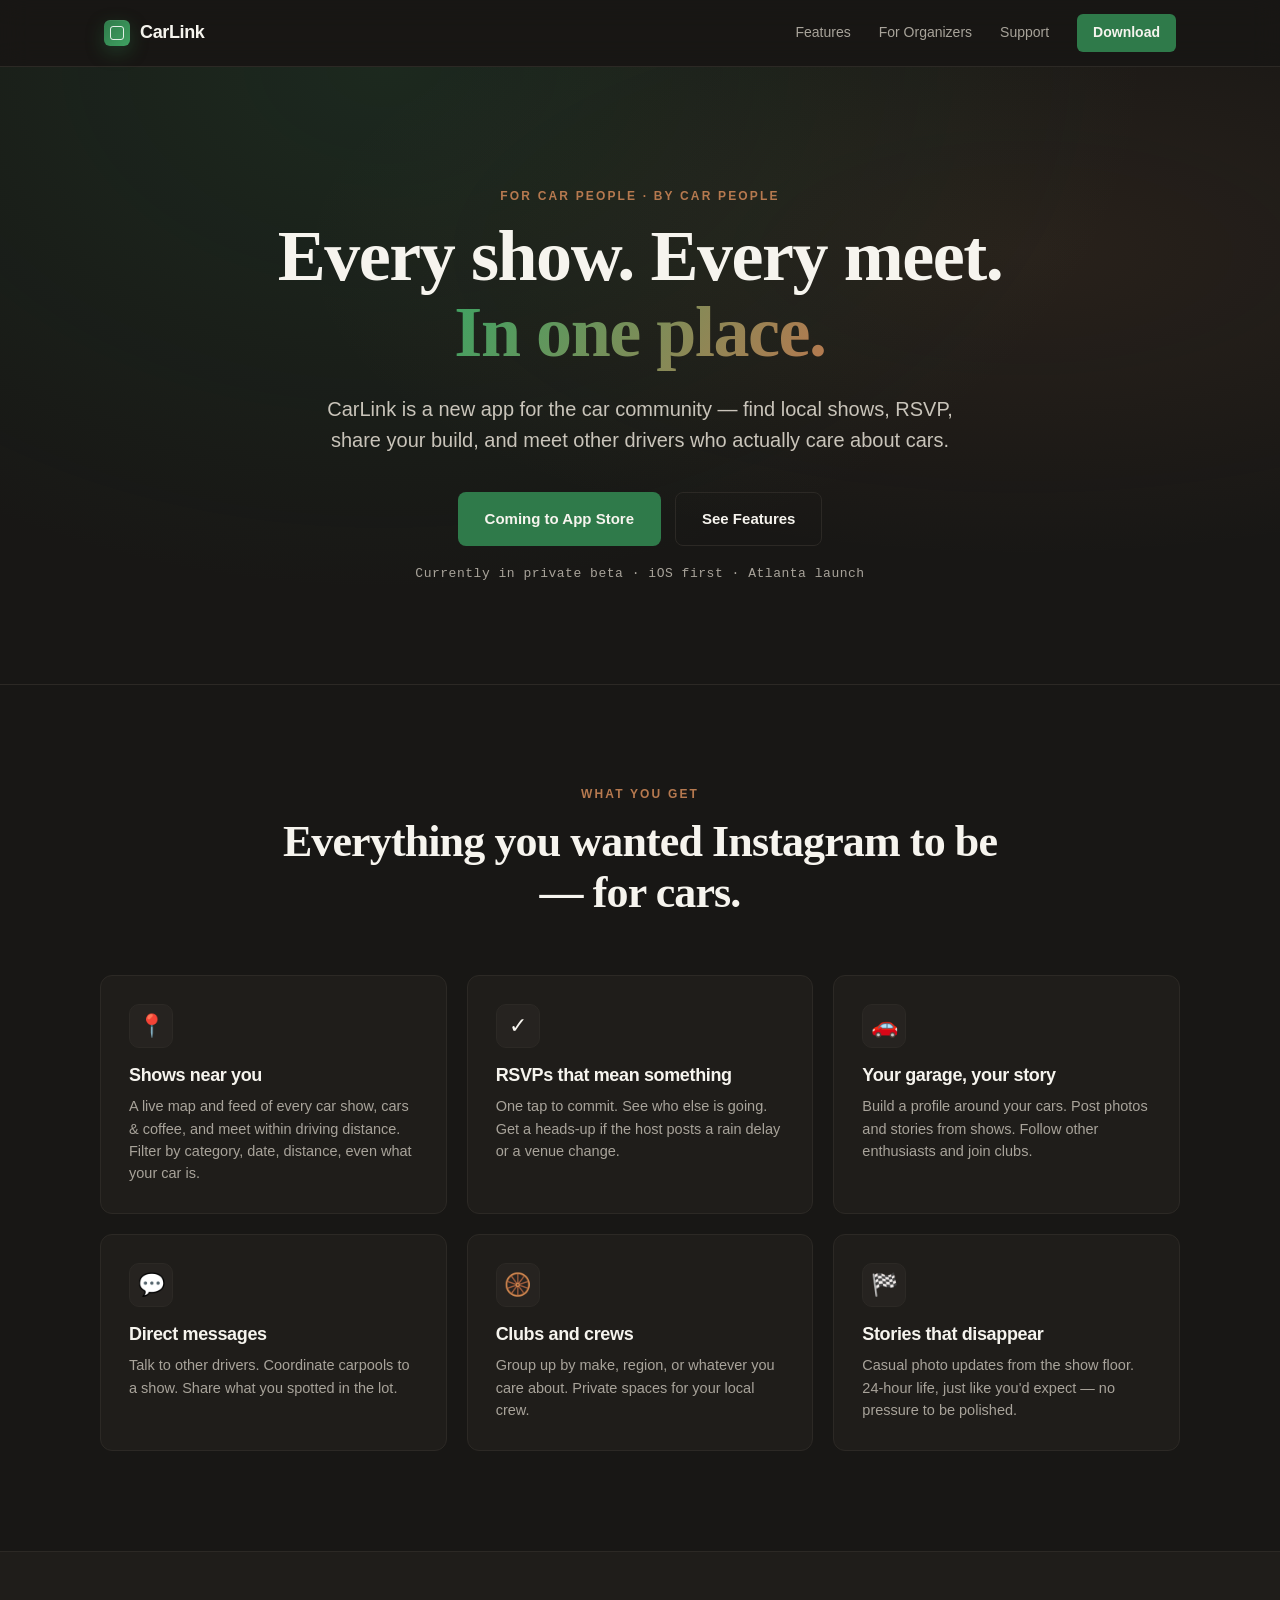
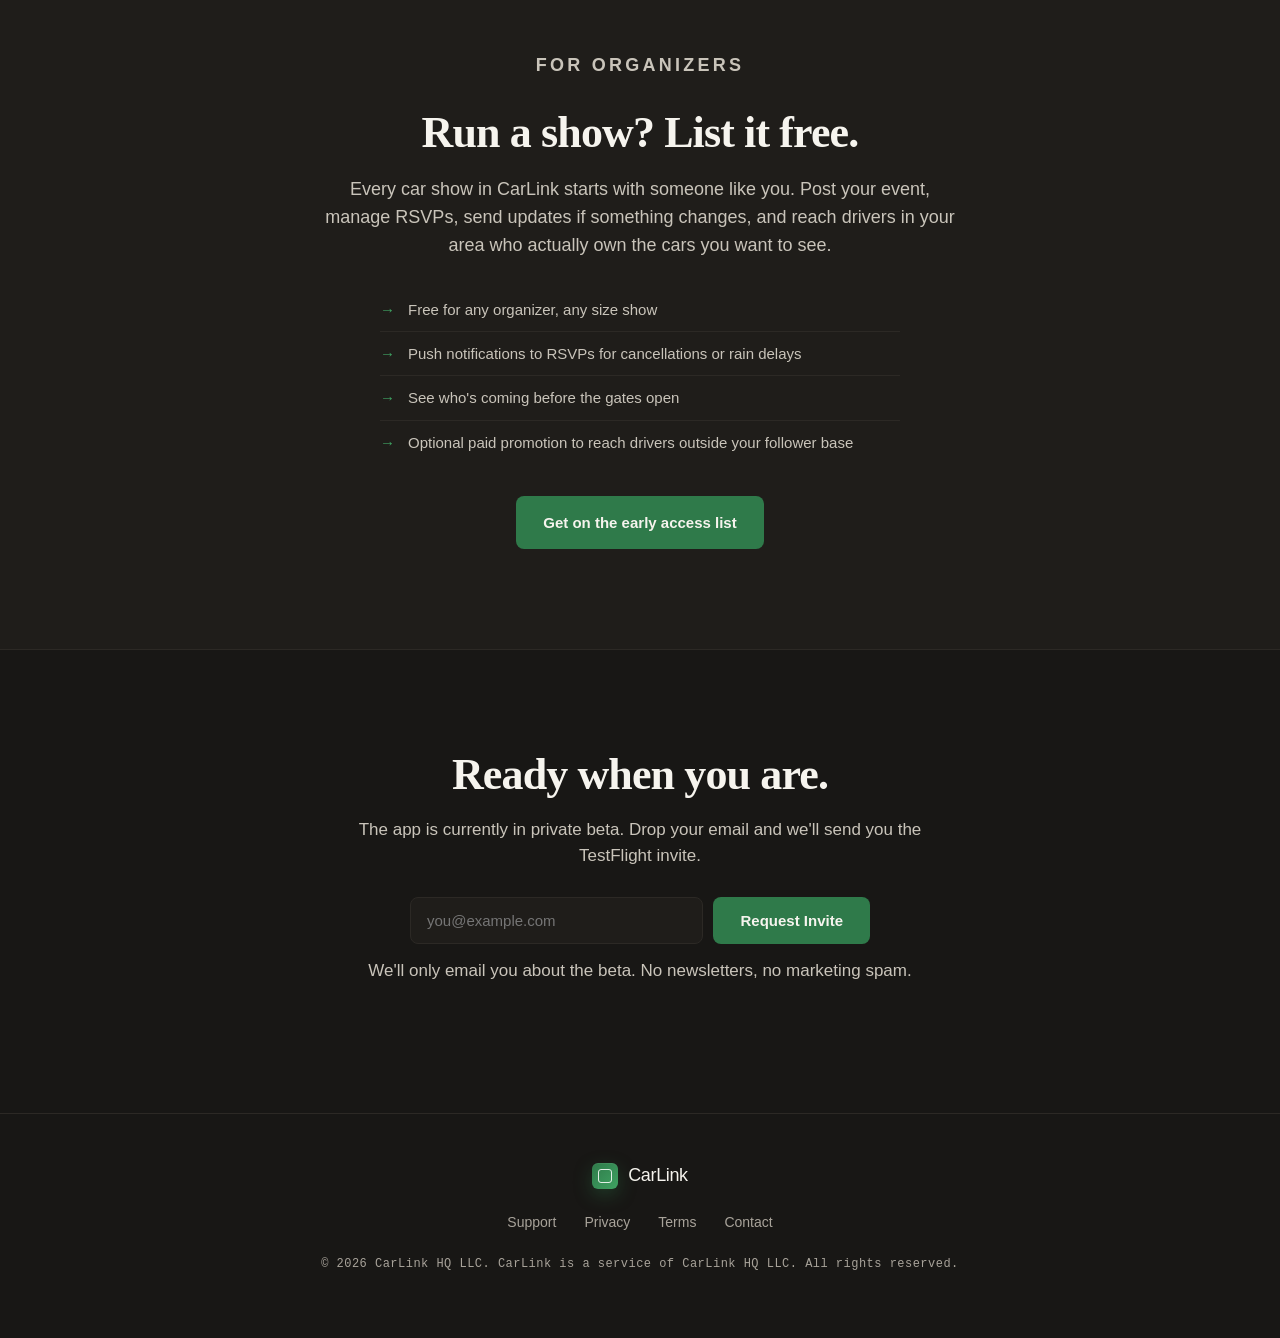
==== index.html @ eae6bf08 "Add files via upload" ====
<!DOCTYPE html>
<html lang="en">
<head>
<meta charset="UTF-8">
<meta name="viewport" content="width=device-width,initial-scale=1">
<title>CarLink — Find Car Shows Near You</title>
<meta name="description" content="The app for car enthusiasts. Discover shows, RSVP to local meets, connect with other drivers, and follow your favorite organizers — all in one place.">
<meta property="og:title" content="CarLink — Find Car Shows Near You">
<meta property="og:description" content="Discover car shows, RSVP to local meets, and connect with the car community.">
<meta property="og:type" content="website">
<meta property="og:url" content="https://carlinkhq.com">
<link rel="icon" type="image/png" href="/favicon.png">
<link rel="apple-touch-icon" href="/apple-touch-icon.png">
<link rel="stylesheet" href="/styles.css">
</head>
<body>

<header class="nav">
    <div class="nav-inner">
        <a href="/" class="brand">
            <span class="brand-mark"></span>
            <span class="brand-word">CarLink</span>
        </a>
        <nav class="nav-links">
            <a href="#features">Features</a>
            <a href="#organizers">For Organizers</a>
            <a href="/support.html">Support</a>
            <a href="#download" class="nav-cta">Download</a>
        </nav>
    </div>
</header>

<main>

    <section class="hero">
        <div class="hero-inner">
            <p class="eyebrow">For Car People · By Car People</p>
            <h1>Every show. Every meet.<br><span class="hero-accent">In one place.</span></h1>
            <p class="hero-sub">CarLink is a new app for the car community — find local shows, RSVP, share your build, and meet other drivers who actually care about cars.</p>
            <div class="hero-cta-row" id="download">
                <a class="btn btn-primary" href="#" aria-disabled="true">Coming to App Store</a>
                <a class="btn btn-ghost" href="#features">See Features</a>
            </div>
            <p class="hero-meta">Currently in private beta · iOS first · Atlanta launch</p>
        </div>
    </section>

    <section id="features" class="features">
        <div class="section-head">
            <p class="eyebrow">What You Get</p>
            <h2>Everything you wanted Instagram to be — for cars.</h2>
        </div>

        <div class="feature-grid">
            <article class="feature">
                <div class="feature-icon">📍</div>
                <h3>Shows near you</h3>
                <p>A live map and feed of every car show, cars &amp; coffee, and meet within driving distance. Filter by category, date, distance, even what your car is.</p>
            </article>

            <article class="feature">
                <div class="feature-icon">✓</div>
                <h3>RSVPs that mean something</h3>
                <p>One tap to commit. See who else is going. Get a heads-up if the host posts a rain delay or a venue change.</p>
            </article>

            <article class="feature">
                <div class="feature-icon">🚗</div>
                <h3>Your garage, your story</h3>
                <p>Build a profile around your cars. Post photos and stories from shows. Follow other enthusiasts and join clubs.</p>
            </article>

            <article class="feature">
                <div class="feature-icon">💬</div>
                <h3>Direct messages</h3>
                <p>Talk to other drivers. Coordinate carpools to a show. Share what you spotted in the lot.</p>
            </article>

            <article class="feature">
                <div class="feature-icon">🛞</div>
                <h3>Clubs and crews</h3>
                <p>Group up by make, region, or whatever you care about. Private spaces for your local crew.</p>
            </article>

            <article class="feature">
                <div class="feature-icon">🏁</div>
                <h3>Stories that disappear</h3>
                <p>Casual photo updates from the show floor. 24-hour life, just like you'd expect — no pressure to be polished.</p>
            </article>
        </div>
    </section>

    <section id="organizers" class="organizers">
        <div class="organizers-inner">
            <div class="organizers-copy">
                <p class="eyebrow">For Organizers</p>
                <h2>Run a show? List it free.</h2>
                <p>Every car show in CarLink starts with someone like you. Post your event, manage RSVPs, send updates if something changes, and reach drivers in your area who actually own the cars you want to see.</p>
                <ul class="organizers-list">
                    <li>Free for any organizer, any size show</li>
                    <li>Push notifications to RSVPs for cancellations or rain delays</li>
                    <li>See who's coming before the gates open</li>
                    <li>Optional paid promotion to reach drivers outside your follower base</li>
                </ul>
                <a class="btn btn-primary" href="mailto:austin@carlinkhq.com?subject=Organizer%20Inquiry">Get on the early access list</a>
            </div>
        </div>
    </section>

    <section class="cta">
        <div class="cta-inner">
            <h2>Ready when you are.</h2>
            <p>The app is currently in private beta. Drop your email and we'll send you the TestFlight invite.</p>
            <form class="signup-form" action="mailto:austin@carlinkhq.com" method="post" enctype="text/plain">
                <input type="email" name="email" placeholder="you@example.com" required aria-label="Your email">
                <button type="submit" class="btn btn-primary">Request Invite</button>
            </form>
            <p class="cta-fineprint">We'll only email you about the beta. No newsletters, no marketing spam.</p>
        </div>
    </section>

</main>

<footer class="footer">
    <div class="footer-inner">
        <div class="footer-brand">
            <span class="brand-mark"></span>
            <span class="brand-word">CarLink</span>
        </div>
        <nav class="footer-links">
            <a href="/support.html">Support</a>
            <a href="/privacy.html">Privacy</a>
            <a href="/terms.html">Terms</a>
            <a href="mailto:austin@carlinkhq.com">Contact</a>
        </nav>
        <p class="footer-copy">&copy; 2026 CarLink HQ LLC. CarLink is a service of CarLink HQ LLC. All rights reserved.</p>
    </div>
</footer>

</body>
</html>
---- styles.css ----
/* ====================================================================
   CarLink marketing site — original editorial styling.

   Design system:
     bg          #181715  near-black, warm-tinted
     surface     #1F1D1A  raised surface
     line        #2C2925  hairline borders
     ink         #F6F4EE  near-white headline
     ink-mute    #A8A39A  body copy
     accent      #2F7A4A  racing green
     gold        #B6794F  cognac, used sparingly
   ==================================================================== */

* { box-sizing: border-box; margin: 0; padding: 0; }

:root {
    --bg:        #181715;
    --surface:   #1F1D1A;
    --surface-2: #262320;
    --line:      #2C2925;
    --ink:       #F6F4EE;
    --ink-mute:  #A8A39A;
    --ink-soft:  #C9C4BA;
    --accent:    #2F7A4A;
    --accent-2:  #3FA262;
    --gold:      #B6794F;
}

html {
    background: var(--bg);
    color: var(--ink);
    font-family: -apple-system, BlinkMacSystemFont, "Inter", "Segoe UI", Roboto, sans-serif;
    -webkit-font-smoothing: antialiased;
    text-rendering: optimizeLegibility;
}

body {
    line-height: 1.55;
    overflow-x: hidden;
}

a {
    color: inherit;
    text-decoration: none;
}

/* ---------- Brand mark + nav ---------- */

.brand {
    display: inline-flex;
    align-items: center;
    gap: 10px;
    font-weight: 700;
    letter-spacing: -0.01em;
}
.brand-mark {
    width: 26px;
    height: 26px;
    border-radius: 6px;
    background: linear-gradient(135deg, var(--accent) 0%, var(--accent-2) 100%);
    box-shadow: 0 1px 0 rgba(255,255,255,0.06) inset, 0 6px 18px rgba(47,122,74,0.35);
    position: relative;
}
.brand-mark::after {
    content: "";
    position: absolute;
    inset: 6px;
    border-radius: 3px;
    border: 1.5px solid rgba(255,255,255,0.85);
}
.brand-word {
    font-size: 18px;
    letter-spacing: -0.02em;
}

.nav {
    position: sticky;
    top: 0;
    background: rgba(24, 23, 21, 0.75);
    backdrop-filter: saturate(140%) blur(14px);
    -webkit-backdrop-filter: saturate(140%) blur(14px);
    border-bottom: 1px solid var(--line);
    z-index: 50;
}
.nav-inner {
    max-width: 1120px;
    margin: 0 auto;
    padding: 14px 24px;
    display: flex;
    align-items: center;
    justify-content: space-between;
}
.nav-links {
    display: flex;
    align-items: center;
    gap: 28px;
    font-size: 14px;
    color: var(--ink-mute);
}
.nav-links a:hover { color: var(--ink); transition: color 0.15s; }
.nav-cta {
    color: var(--ink) !important;
    background: var(--accent);
    padding: 8px 16px;
    border-radius: 6px;
    font-weight: 600;
}
.nav-cta:hover { background: var(--accent-2); }

@media (max-width: 720px) {
    .nav-links a:not(.nav-cta) { display: none; }
}

/* ---------- Section primitives ---------- */

.eyebrow {
    text-transform: uppercase;
    letter-spacing: 0.18em;
    font-size: 12px;
    color: var(--gold);
    font-weight: 600;
    margin-bottom: 14px;
}

h1, h2, h3 {
    font-family: "Playfair Display", Georgia, "Times New Roman", serif;
    font-weight: 700;
    letter-spacing: -0.02em;
    color: var(--ink);
}

h1 { font-size: clamp(40px, 6vw, 72px); line-height: 1.05; }
h2 { font-size: clamp(28px, 3.6vw, 44px); line-height: 1.15; }
h3 { font-size: 18px; line-height: 1.3; font-family: -apple-system, BlinkMacSystemFont, sans-serif; font-weight: 600; }

.section-head {
    max-width: 720px;
    margin: 0 auto 56px;
    text-align: center;
}

/* ---------- Hero ---------- */

.hero {
    padding: 120px 24px 100px;
    background:
        radial-gradient(ellipse at 30% 0%, rgba(47,122,74,0.18) 0%, transparent 60%),
        radial-gradient(ellipse at 80% 30%, rgba(182,121,79,0.10) 0%, transparent 50%),
        var(--bg);
    border-bottom: 1px solid var(--line);
}
.hero-inner {
    max-width: 920px;
    margin: 0 auto;
    text-align: center;
}
.hero-accent {
    background: linear-gradient(120deg, var(--accent-2) 0%, var(--gold) 100%);
    -webkit-background-clip: text;
    background-clip: text;
    color: transparent;
}
.hero-sub {
    font-size: clamp(16px, 1.7vw, 20px);
    color: var(--ink-soft);
    max-width: 640px;
    margin: 24px auto 36px;
}
.hero-cta-row {
    display: flex;
    gap: 14px;
    justify-content: center;
    flex-wrap: wrap;
    margin-bottom: 18px;
}
.hero-meta {
    color: var(--ink-mute);
    font-size: 13px;
    font-family: ui-monospace, "SF Mono", Menlo, monospace;
    letter-spacing: 0.04em;
}

/* ---------- Buttons ---------- */

.btn {
    display: inline-flex;
    align-items: center;
    justify-content: center;
    padding: 14px 26px;
    border-radius: 8px;
    font-weight: 600;
    font-size: 15px;
    transition: transform 0.12s ease, background 0.15s ease, border-color 0.15s ease;
    border: 1px solid transparent;
    cursor: pointer;
}
.btn:active { transform: scale(0.97); }
.btn-primary {
    background: var(--accent);
    color: var(--ink);
}
.btn-primary:hover { background: var(--accent-2); }
.btn-ghost {
    background: transparent;
    color: var(--ink);
    border-color: var(--line);
}
.btn-ghost:hover { border-color: var(--ink-mute); }

/* ---------- Features ---------- */

.features {
    padding: 100px 24px;
    border-bottom: 1px solid var(--line);
}
.feature-grid {
    max-width: 1080px;
    margin: 0 auto;
    display: grid;
    grid-template-columns: repeat(3, 1fr);
    gap: 20px;
}
@media (max-width: 880px) { .feature-grid { grid-template-columns: repeat(2, 1fr); } }
@media (max-width: 560px) { .feature-grid { grid-template-columns: 1fr; } }

.feature {
    padding: 28px;
    background: var(--surface);
    border: 1px solid var(--line);
    border-radius: 12px;
    transition: border-color 0.18s, transform 0.18s;
}
.feature:hover {
    border-color: var(--accent);
    transform: translateY(-2px);
}
.feature-icon {
    width: 44px;
    height: 44px;
    display: flex;
    align-items: center;
    justify-content: center;
    background: var(--surface-2);
    border-radius: 10px;
    font-size: 22px;
    margin-bottom: 16px;
    border: 1px solid var(--line);
}
.feature h3 { margin-bottom: 8px; color: var(--ink); }
.feature p { color: var(--ink-mute); font-size: 14.5px; }

/* ---------- Organizers ---------- */

.organizers {
    padding: 100px 24px;
    background: var(--surface);
    border-bottom: 1px solid var(--line);
}
.organizers-inner {
    max-width: 920px;
    margin: 0 auto;
    text-align: center;
}
.organizers-copy h2 { margin-bottom: 18px; }
.organizers-copy > p {
    font-size: 18px;
    color: var(--ink-soft);
    max-width: 640px;
    margin: 0 auto 28px;
}
.organizers-list {
    list-style: none;
    max-width: 520px;
    margin: 0 auto 32px;
    text-align: left;
}
.organizers-list li {
    padding: 10px 0 10px 28px;
    color: var(--ink-soft);
    font-size: 15px;
    position: relative;
    border-bottom: 1px solid var(--line);
}
.organizers-list li:last-child { border-bottom: 0; }
.organizers-list li::before {
    content: "→";
    position: absolute;
    left: 0;
    top: 10px;
    color: var(--accent-2);
    font-weight: 700;
}

/* ---------- CTA / signup ---------- */

.cta {
    padding: 100px 24px;
    text-align: center;
}
.cta-inner { max-width: 580px; margin: 0 auto; }
.cta h2 { margin-bottom: 16px; }
.cta > .cta-inner > p {
    color: var(--ink-soft);
    font-size: 17px;
    margin-bottom: 28px;
}
.signup-form {
    display: flex;
    gap: 10px;
    max-width: 460px;
    margin: 0 auto 14px;
}
.signup-form input {
    flex: 1;
    padding: 14px 16px;
    background: var(--surface);
    color: var(--ink);
    border: 1px solid var(--line);
    border-radius: 8px;
    font-size: 15px;
    font-family: inherit;
}
.signup-form input:focus {
    outline: none;
    border-color: var(--accent);
}
@media (max-width: 480px) {
    .signup-form { flex-direction: column; }
}
.cta-fineprint {
    color: var(--ink-mute);
    font-size: 12px;
}

/* ---------- Footer ---------- */

.footer {
    padding: 48px 24px 64px;
    border-top: 1px solid var(--line);
    background: var(--bg);
}
.footer-inner {
    max-width: 1120px;
    margin: 0 auto;
    display: flex;
    flex-direction: column;
    align-items: center;
    gap: 22px;
}
.footer-brand { display: flex; align-items: center; gap: 10px; }
.footer-links {
    display: flex;
    gap: 28px;
    font-size: 14px;
    color: var(--ink-mute);
}
.footer-links a:hover { color: var(--ink); }
.footer-copy {
    color: var(--ink-mute);
    font-size: 12px;
    font-family: ui-monospace, "SF Mono", Menlo, monospace;
    letter-spacing: 0.04em;
    text-align: center;
}

/* ---------- Long-form pages (privacy, terms, support) ---------- */

.legal-page {
    max-width: 760px;
    margin: 0 auto;
    padding: 80px 24px 100px;
}
.legal-page h1 { font-size: clamp(32px, 4vw, 48px); margin-bottom: 14px; }
.legal-page .legal-meta {
    color: var(--ink-mute);
    font-family: ui-monospace, "SF Mono", Menlo, monospace;
    font-size: 13px;
    letter-spacing: 0.04em;
    margin-bottom: 36px;
    padding-bottom: 18px;
    border-bottom: 1px solid var(--line);
}
.legal-page h2 {
    font-size: 22px;
    margin: 36px 0 14px;
    font-family: -apple-system, BlinkMacSystemFont, sans-serif;
    font-weight: 700;
}
.legal-page h3 {
    font-size: 16px;
    margin: 24px 0 10px;
}
.legal-page p, .legal-page li {
    color: var(--ink-soft);
    font-size: 15.5px;
    line-height: 1.7;
    margin-bottom: 14px;
}
.legal-page ul, .legal-page ol {
    margin: 0 0 18px 22px;
}
.legal-page a { color: var(--accent-2); text-decoration: underline; text-underline-offset: 3px; }
.legal-page a:hover { color: var(--gold); }
.legal-page #legal-body p { margin-bottom: 14px; }
.legal-page .legal-loader {
    color: var(--ink-mute);
    font-style: italic;
}
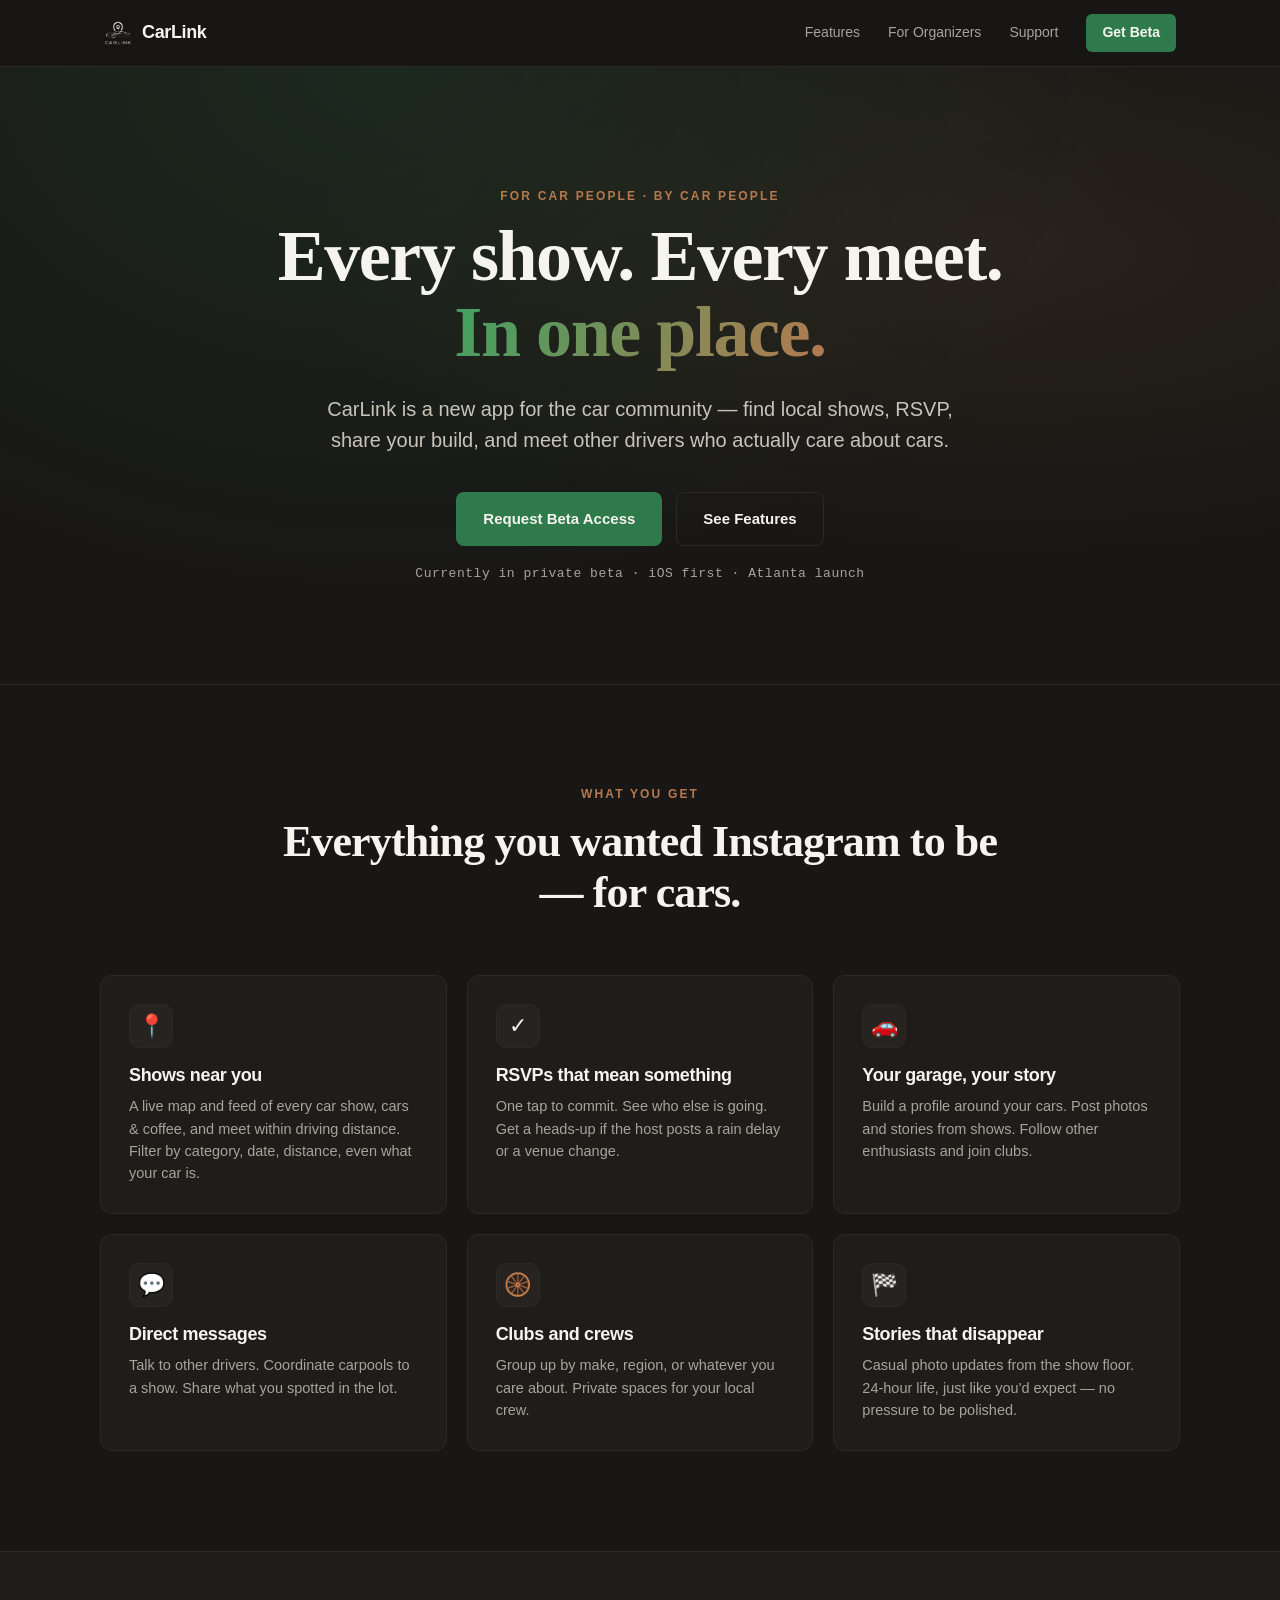
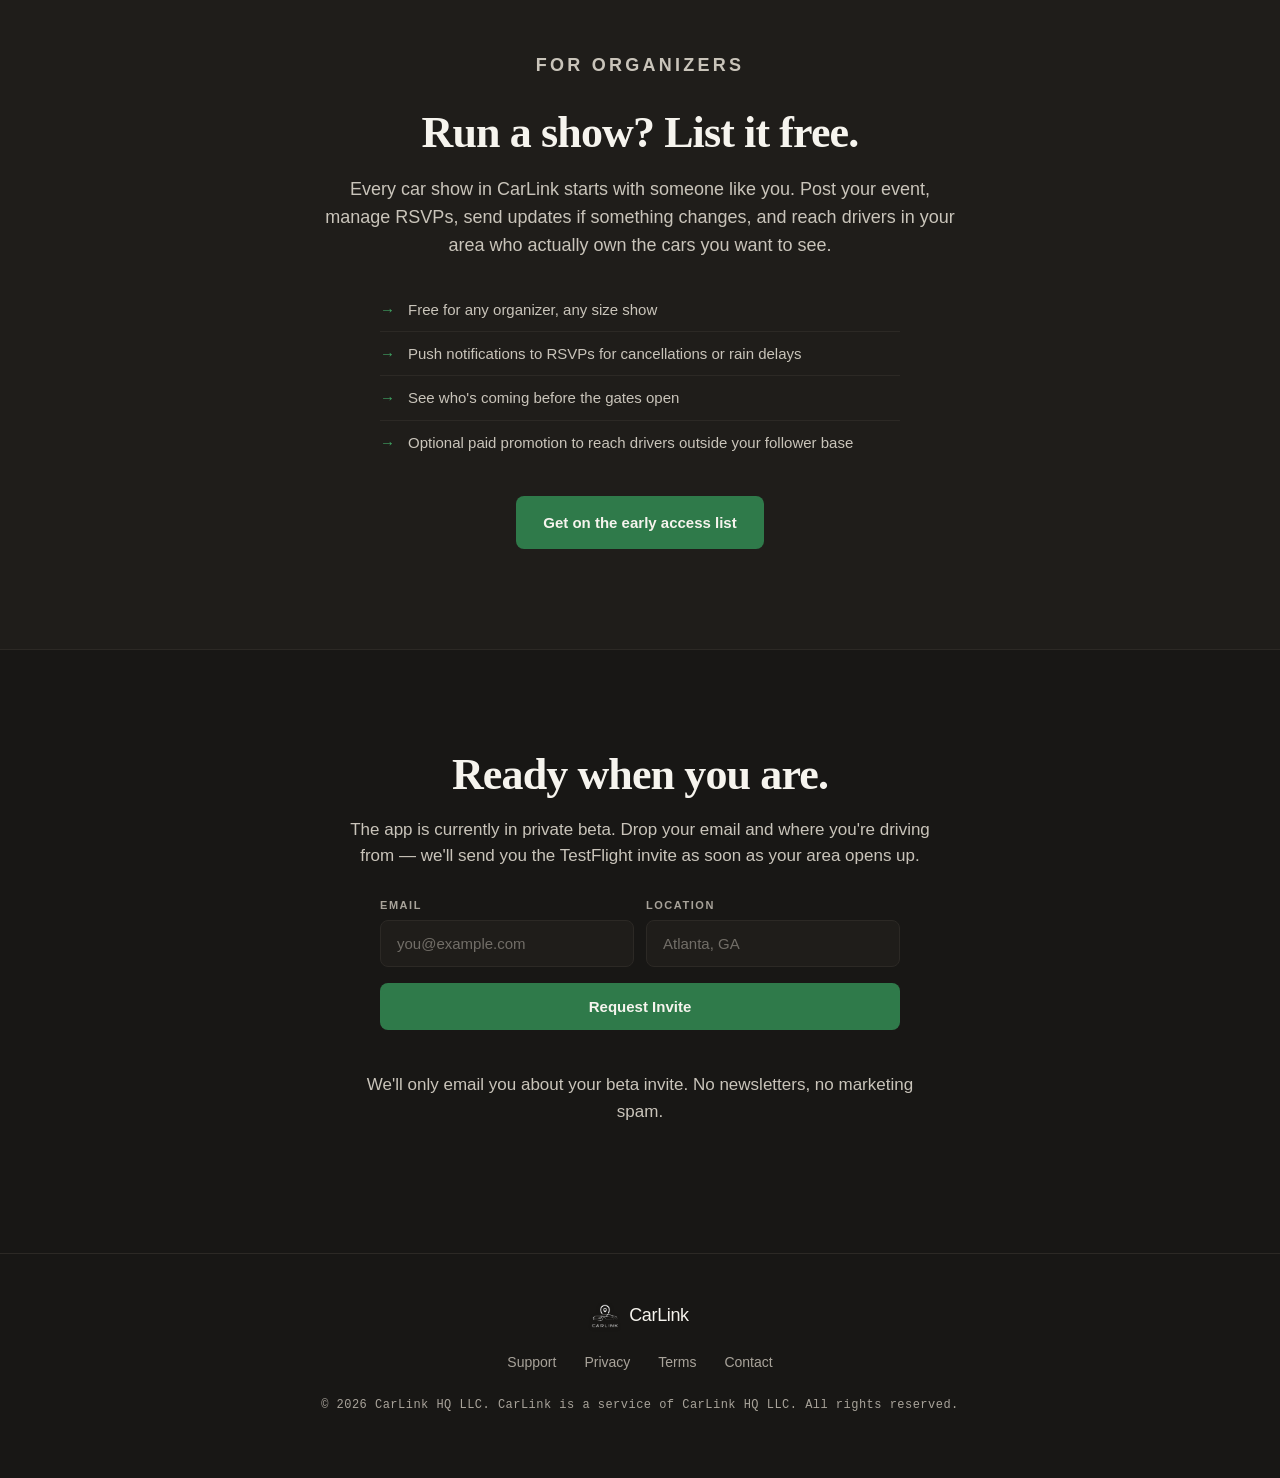
==== commit 712055c6: "logo + beta signup form + github-sourced legal pages" ====
--- a/index.html
+++ b/index.html
@@ -9,6 +9,7 @@
 <meta property="og:description" content="Discover car shows, RSVP to local meets, and connect with the car community.">
 <meta property="og:type" content="website">
 <meta property="og:url" content="https://carlinkhq.com">
+<meta property="og:image" content="https://carlinkhq.com/logo.png">
 <link rel="icon" type="image/png" href="/favicon.png">
 <link rel="apple-touch-icon" href="/apple-touch-icon.png">
 <link rel="stylesheet" href="/styles.css">
@@ -18,14 +19,14 @@
 <header class="nav">
     <div class="nav-inner">
         <a href="/" class="brand">
-            <span class="brand-mark"></span>
+            <img class="brand-logo" src="/logo.png" alt="CarLink">
             <span class="brand-word">CarLink</span>
         </a>
         <nav class="nav-links">
             <a href="#features">Features</a>
             <a href="#organizers">For Organizers</a>
             <a href="/support.html">Support</a>
-            <a href="#download" class="nav-cta">Download</a>
+            <a href="#download" class="nav-cta">Get Beta</a>
         </nav>
     </div>
 </header>
@@ -38,7 +39,7 @@
             <h1>Every show. Every meet.<br><span class="hero-accent">In one place.</span></h1>
             <p class="hero-sub">CarLink is a new app for the car community — find local shows, RSVP, share your build, and meet other drivers who actually care about cars.</p>
             <div class="hero-cta-row" id="download">
-                <a class="btn btn-primary" href="#" aria-disabled="true">Coming to App Store</a>
+                <a class="btn btn-primary" href="#request-access">Request Beta Access</a>
                 <a class="btn btn-ghost" href="#features">See Features</a>
             </div>
             <p class="hero-meta">Currently in private beta · iOS first · Atlanta launch</p>
@@ -107,15 +108,33 @@
         </div>
     </section>
 
-    <section class="cta">
+    <section class="cta" id="request-access">
         <div class="cta-inner">
             <h2>Ready when you are.</h2>
-            <p>The app is currently in private beta. Drop your email and we'll send you the TestFlight invite.</p>
-            <form class="signup-form" action="mailto:austin@carlinkhq.com" method="post" enctype="text/plain">
-                <input type="email" name="email" placeholder="you@example.com" required aria-label="Your email">
-                <button type="submit" class="btn btn-primary">Request Invite</button>
+            <p>The app is currently in private beta. Drop your email and where you're driving from — we'll send you the TestFlight invite as soon as your area opens up.</p>
+
+            <form id="signup-form" class="signup-form" autocomplete="on" novalidate>
+                <div class="signup-row">
+                    <label class="signup-field">
+                        <span class="signup-label">Email</span>
+                        <input id="signup-email" name="email" type="email" required
+                               placeholder="you@example.com" autocomplete="email"
+                               aria-label="Email address">
+                    </label>
+                    <label class="signup-field">
+                        <span class="signup-label">Location</span>
+                        <input id="signup-location" name="location" type="text" required
+                               placeholder="Atlanta, GA" autocomplete="address-level2"
+                               aria-label="City and state">
+                    </label>
+                </div>
+                <button type="submit" class="btn btn-primary signup-submit" id="signup-submit">
+                    Request Invite
+                </button>
+                <p class="signup-status" id="signup-status" role="status" aria-live="polite"></p>
             </form>
-            <p class="cta-fineprint">We'll only email you about the beta. No newsletters, no marketing spam.</p>
+
+            <p class="cta-fineprint">We'll only email you about your beta invite. No newsletters, no marketing spam.</p>
         </div>
     </section>
 
@@ -124,7 +143,7 @@
 <footer class="footer">
     <div class="footer-inner">
         <div class="footer-brand">
-            <span class="brand-mark"></span>
+            <img class="brand-logo" src="/logo.png" alt="CarLink">
             <span class="brand-word">CarLink</span>
         </div>
         <nav class="footer-links">
@@ -137,5 +156,7 @@
     </div>
 </footer>
 
+<script src="/signup.js" defer></script>
+
 </body>
 </html>
--- a/styles.css
+++ b/styles.css
@@ -53,20 +53,15 @@
     font-weight: 700;
     letter-spacing: -0.01em;
 }
-.brand-mark {
-    width: 26px;
-    height: 26px;
+.brand-logo {
+    width: 28px;
+    height: 28px;
     border-radius: 6px;
-    background: linear-gradient(135deg, var(--accent) 0%, var(--accent-2) 100%);
-    box-shadow: 0 1px 0 rgba(255,255,255,0.06) inset, 0 6px 18px rgba(47,122,74,0.35);
-    position: relative;
-}
-.brand-mark::after {
-    content: "";
-    position: absolute;
-    inset: 6px;
-    border-radius: 3px;
-    border: 1.5px solid rgba(255,255,255,0.85);
+    object-fit: contain;
+    display: block;
+    /* Subtle drop-shadow gives the logo definition on the dark
+       header without needing a background tile. */
+    filter: drop-shadow(0 1px 2px rgba(0, 0, 0, 0.35));
 }
 .brand-word {
     font-size: 18px;
@@ -305,13 +300,33 @@
     margin-bottom: 28px;
 }
 .signup-form {
-    display: flex;
-    gap: 10px;
-    max-width: 460px;
+    max-width: 520px;
     margin: 0 auto 14px;
+    text-align: left;
+}
+.signup-row {
+    display: grid;
+    grid-template-columns: 1fr 1fr;
+    gap: 12px;
+    margin-bottom: 12px;
+}
+@media (max-width: 540px) {
+    .signup-row { grid-template-columns: 1fr; }
+}
+.signup-field {
+    display: flex;
+    flex-direction: column;
+    gap: 6px;
+}
+.signup-label {
+    text-transform: uppercase;
+    letter-spacing: 0.14em;
+    font-size: 11px;
+    color: var(--ink-mute);
+    font-weight: 600;
 }
 .signup-form input {
-    flex: 1;
+    width: 100%;
     padding: 14px 16px;
     background: var(--surface);
     color: var(--ink);
@@ -319,13 +334,37 @@
     border-radius: 8px;
     font-size: 15px;
     font-family: inherit;
+    transition: border-color 0.15s;
 }
 .signup-form input:focus {
     outline: none;
     border-color: var(--accent);
 }
-@media (max-width: 480px) {
-    .signup-form { flex-direction: column; }
+.signup-form input::placeholder {
+    color: var(--ink-mute);
+    opacity: 0.6;
+}
+.signup-submit {
+    width: 100%;
+    margin-top: 4px;
+}
+.signup-submit:disabled {
+    opacity: 0.6;
+    cursor: not-allowed;
+}
+.signup-status {
+    min-height: 18px;
+    margin-top: 10px;
+    font-size: 13px;
+    color: var(--ink-mute);
+    text-align: center;
+}
+.signup-status.is-error {
+    color: #C16B6B;  /* refined brick, matches Theme.Editorial.danger */
+}
+.signup-success {
+    text-align: center;
+    padding: 16px 0 4px;
 }
 .cta-fineprint {
     color: var(--ink-mute);
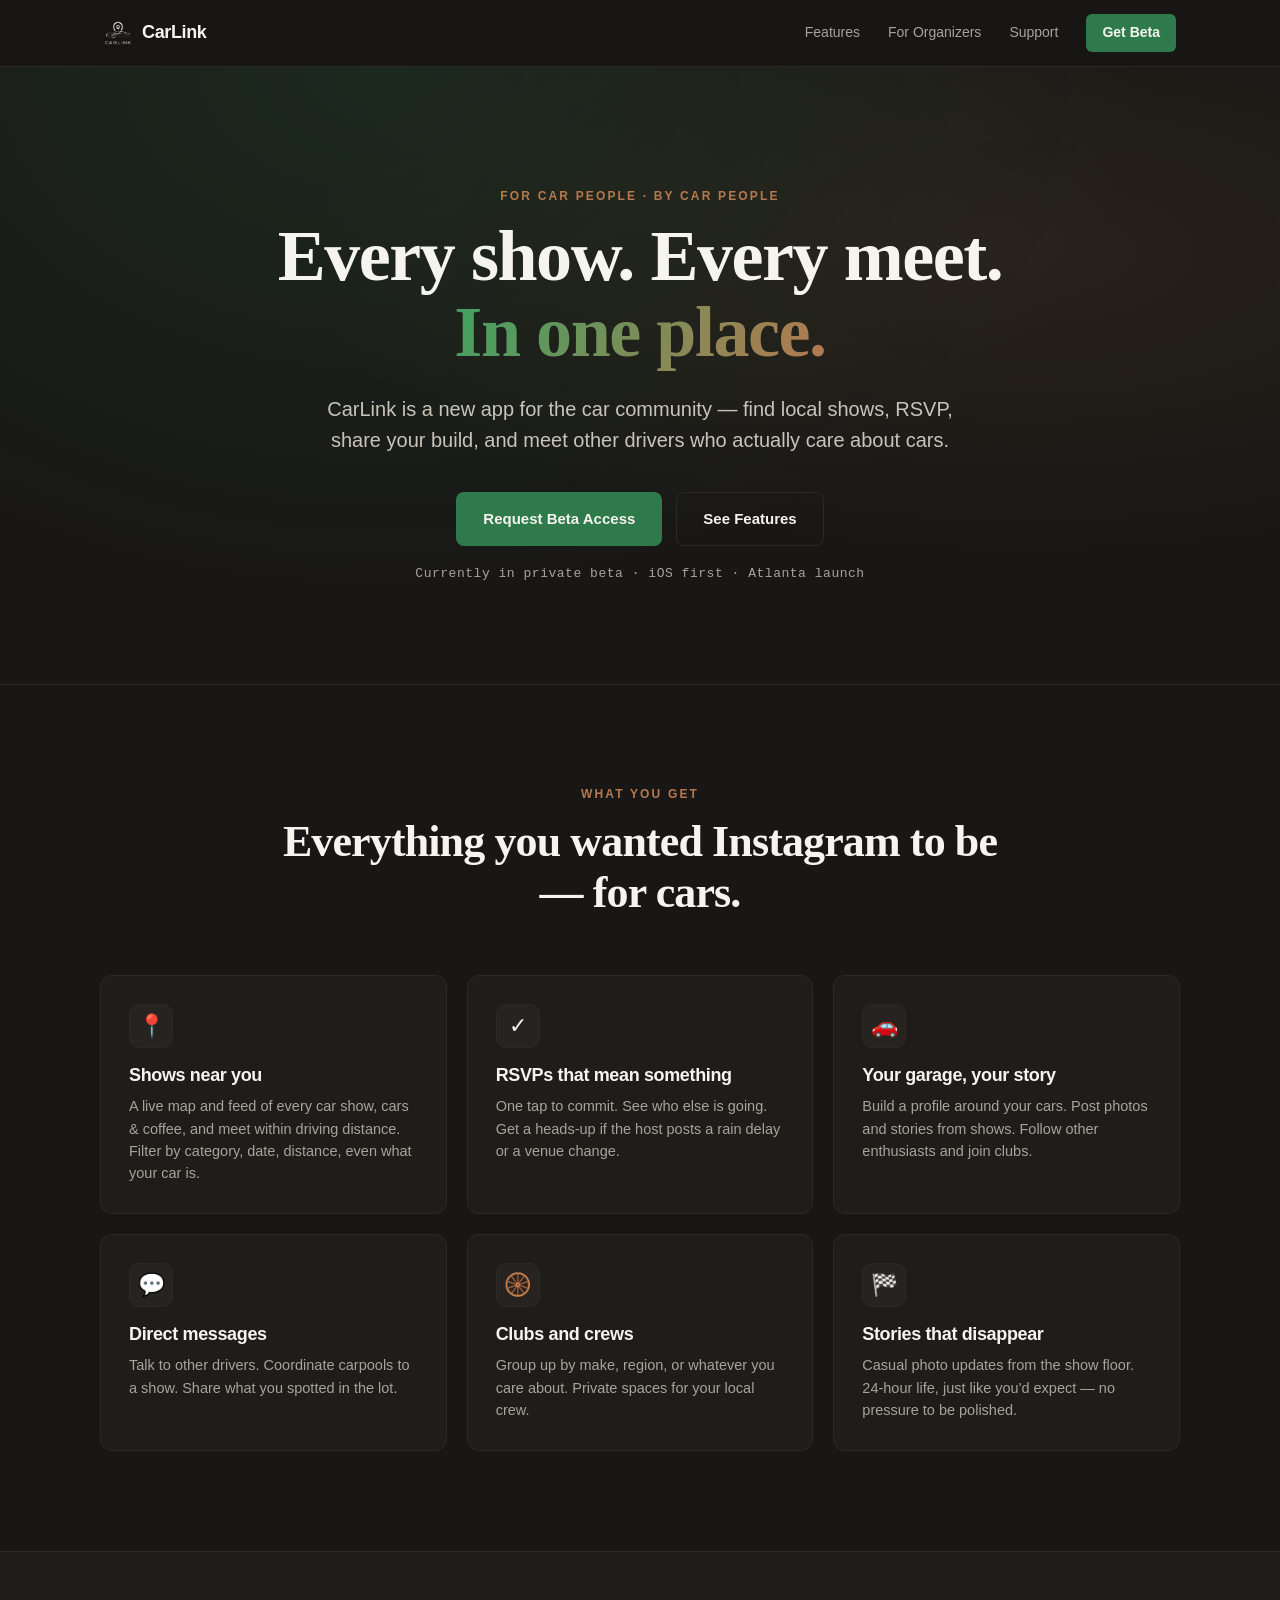
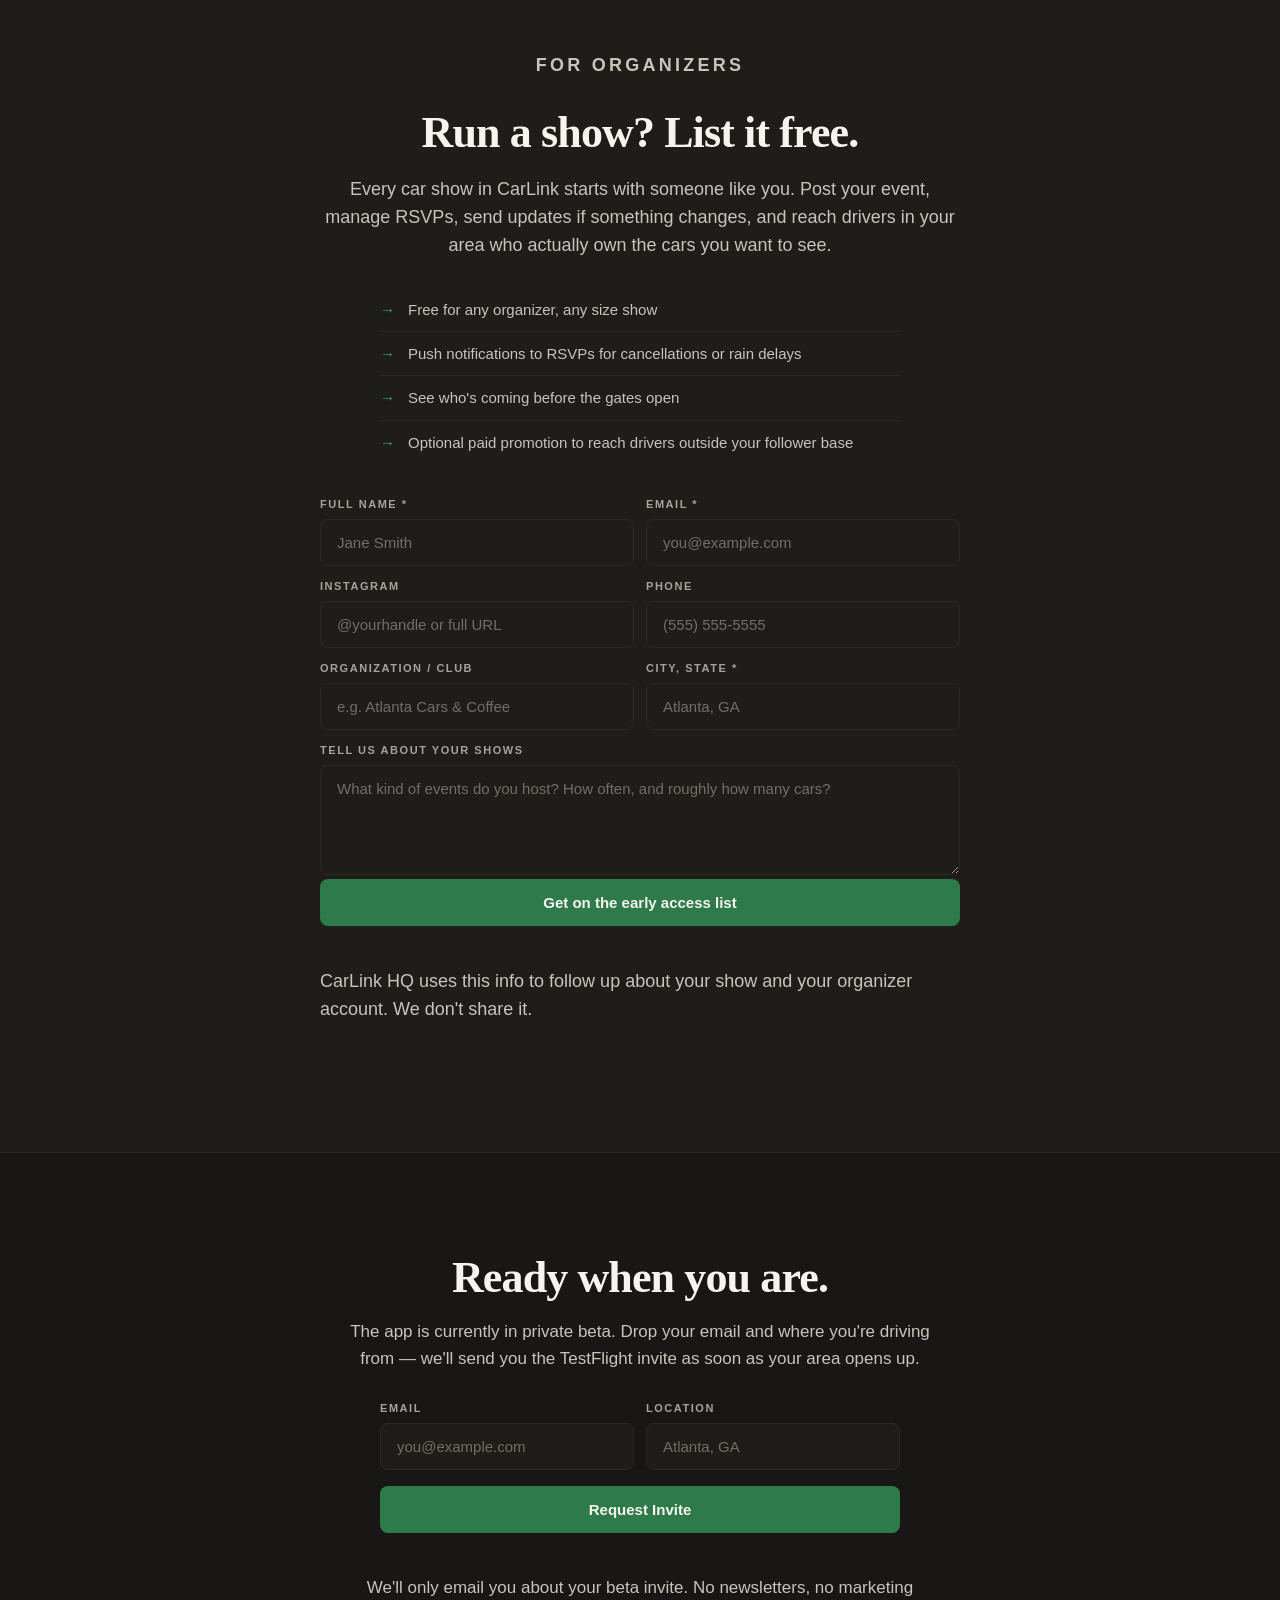
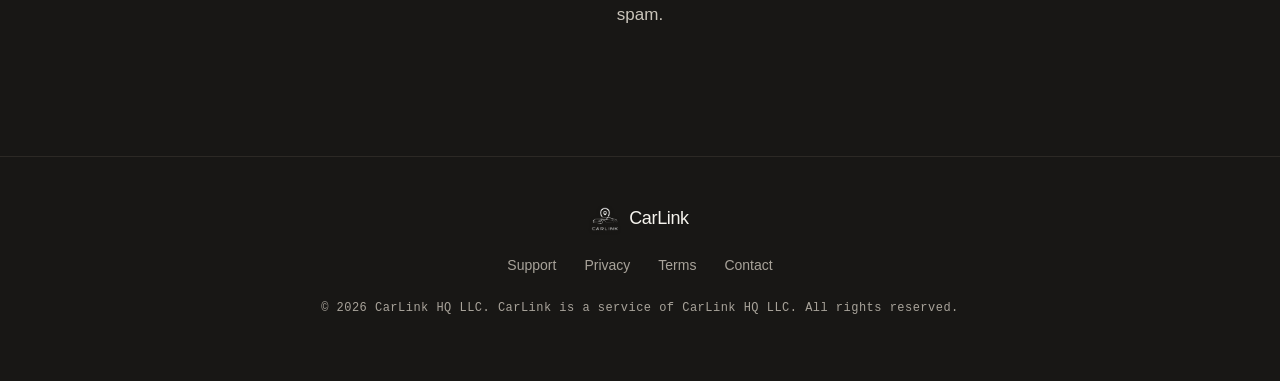
==== commit b7395e68: "Website update: legal.js fallback + organizer inquiry form - legal.js: try carlinkhq/legal first, fa" ====
--- a/index.html
+++ b/index.html
@@ -103,7 +103,64 @@
                     <li>See who's coming before the gates open</li>
                     <li>Optional paid promotion to reach drivers outside your follower base</li>
                 </ul>
-                <a class="btn btn-primary" href="mailto:austin@carlinkhq.com?subject=Organizer%20Inquiry">Get on the early access list</a>
+
+                <form id="organizer-form" class="signup-form organizer-form" autocomplete="on" novalidate>
+                    <div class="signup-row">
+                        <label class="signup-field">
+                            <span class="signup-label">Full Name *</span>
+                            <input id="org-name" name="name" type="text" required
+                                   placeholder="Jane Smith" autocomplete="name"
+                                   aria-label="Full name">
+                        </label>
+                        <label class="signup-field">
+                            <span class="signup-label">Email *</span>
+                            <input id="org-email" name="email" type="email" required
+                                   placeholder="you@example.com" autocomplete="email"
+                                   aria-label="Email address">
+                        </label>
+                    </div>
+                    <div class="signup-row">
+                        <label class="signup-field">
+                            <span class="signup-label">Instagram</span>
+                            <input id="org-instagram" name="instagram" type="text"
+                                   placeholder="@yourhandle or full URL"
+                                   aria-label="Instagram handle"
+                                   autocapitalize="none" autocorrect="off">
+                        </label>
+                        <label class="signup-field">
+                            <span class="signup-label">Phone</span>
+                            <input id="org-phone" name="phone" type="tel"
+                                   placeholder="(555) 555-5555" autocomplete="tel"
+                                   aria-label="Phone number">
+                        </label>
+                    </div>
+                    <div class="signup-row">
+                        <label class="signup-field">
+                            <span class="signup-label">Organization / Club</span>
+                            <input id="org-organization" name="organization" type="text"
+                                   placeholder="e.g. Atlanta Cars &amp; Coffee"
+                                   aria-label="Organization or club name">
+                        </label>
+                        <label class="signup-field">
+                            <span class="signup-label">City, State *</span>
+                            <input id="org-city" name="city" type="text" required
+                                   placeholder="Atlanta, GA" autocomplete="address-level2"
+                                   aria-label="City and state">
+                        </label>
+                    </div>
+                    <label class="signup-field organizer-message-field">
+                        <span class="signup-label">Tell us about your shows</span>
+                        <textarea id="org-message" name="message" rows="4"
+                                  placeholder="What kind of events do you host? How often, and roughly how many cars?"
+                                  aria-label="Tell us about your shows"></textarea>
+                    </label>
+                    <button type="submit" class="btn btn-primary signup-submit" id="org-submit">
+                        Get on the early access list
+                    </button>
+                    <p class="signup-status" id="org-status" role="status" aria-live="polite"></p>
+                </form>
+
+                <p class="cta-fineprint organizer-fineprint">CarLink HQ uses this info to follow up about your show and your organizer account. We don't share it.</p>
             </div>
         </div>
     </section>
@@ -157,6 +214,7 @@
 </footer>
 
 <script src="/signup.js" defer></script>
+<script src="/organizer-inquiry.js" defer></script>
 
 </body>
 </html>
--- a/styles.css
+++ b/styles.css
@@ -340,9 +340,41 @@
     outline: none;
     border-color: var(--accent);
 }
-.signup-form input::placeholder {
+.signup-form input::placeholder,
+.signup-form textarea::placeholder {
     color: var(--ink-mute);
     opacity: 0.6;
+}
+.signup-form textarea {
+    width: 100%;
+    padding: 14px 16px;
+    background: var(--surface);
+    color: var(--ink);
+    border: 1px solid var(--line);
+    border-radius: 8px;
+    font-size: 15px;
+    font-family: inherit;
+    resize: vertical;
+    min-height: 110px;
+    transition: border-color 0.15s;
+}
+.signup-form textarea:focus {
+    outline: none;
+    border-color: var(--accent);
+}
+/* Organizer form sits inside the .organizers section, which has no
+   max-width cap. Bound it so the inputs don't sprawl across the page. */
+.organizer-form {
+    max-width: 640px;
+    margin-top: 28px;
+}
+.organizer-message-field {
+    margin-top: 4px;
+}
+.organizer-fineprint {
+    max-width: 640px;
+    margin-top: 14px;
+    text-align: left;
 }
 .signup-submit {
     width: 100%;
